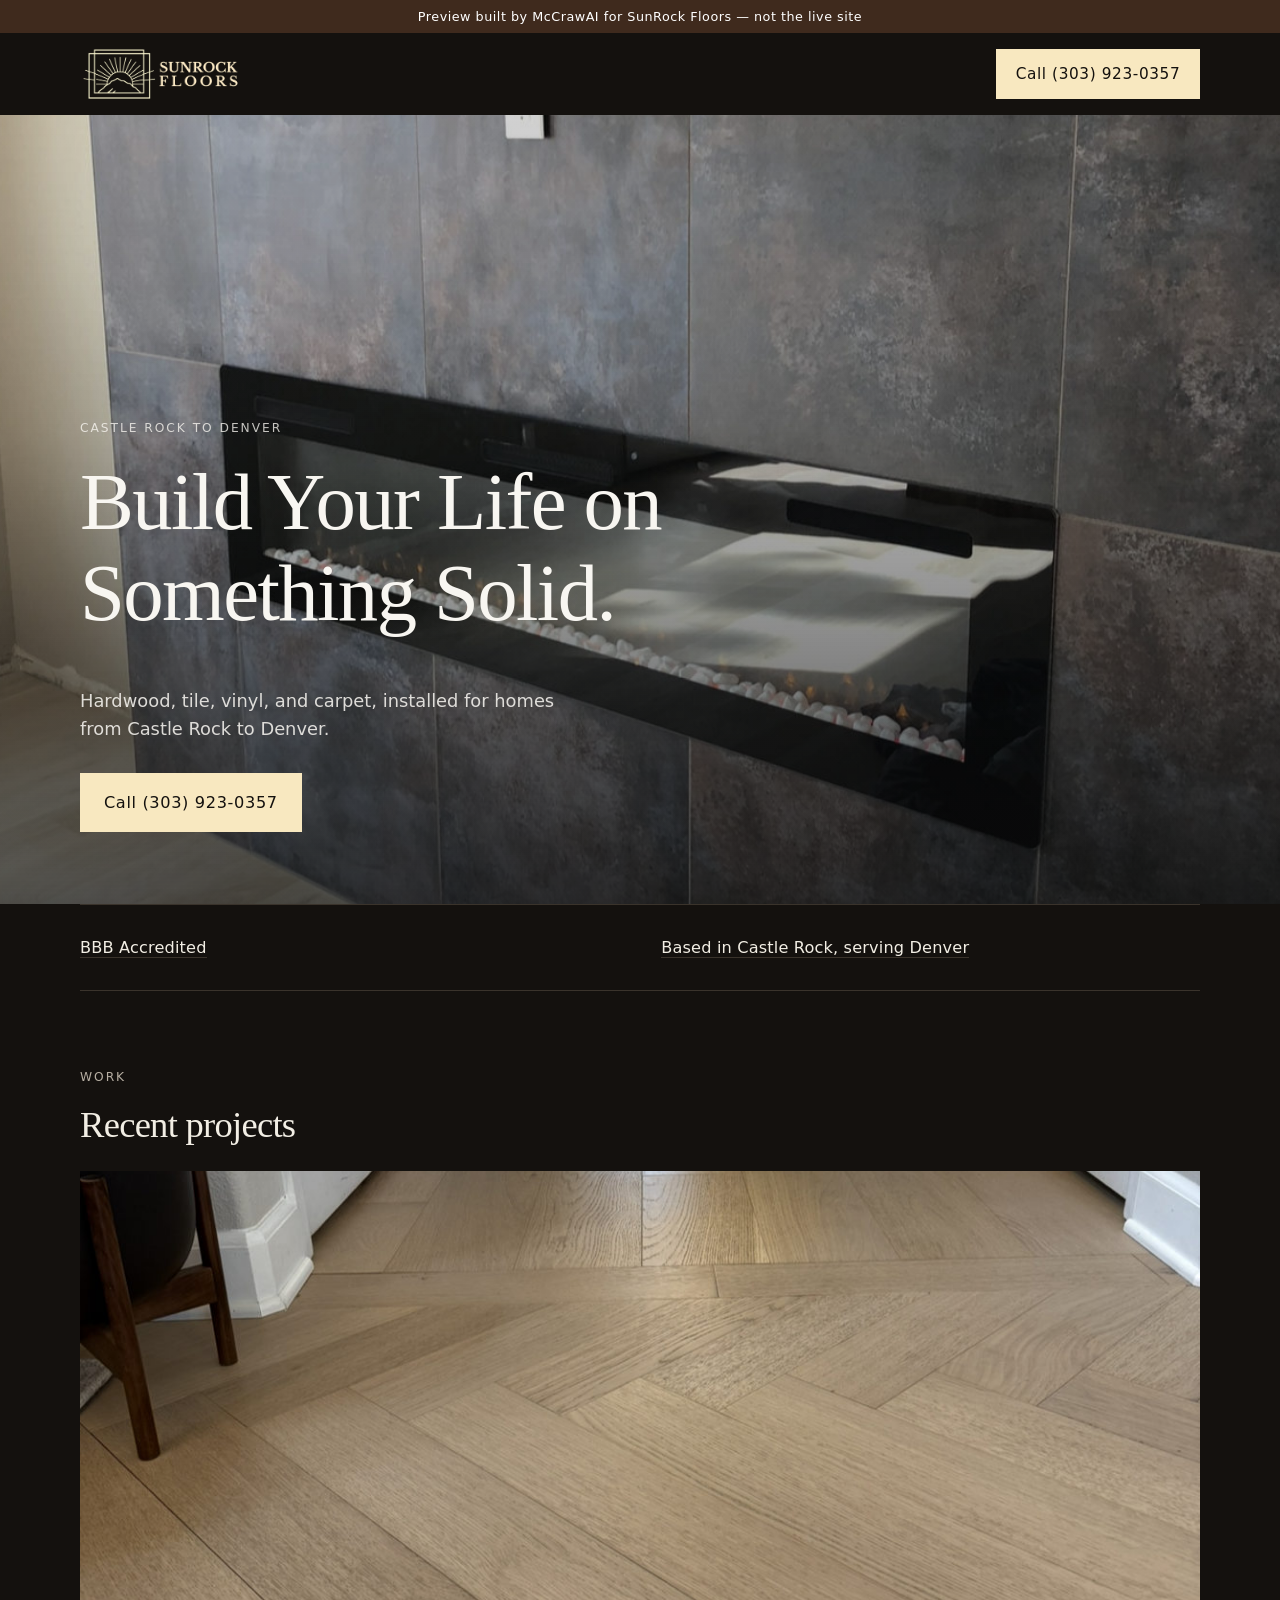
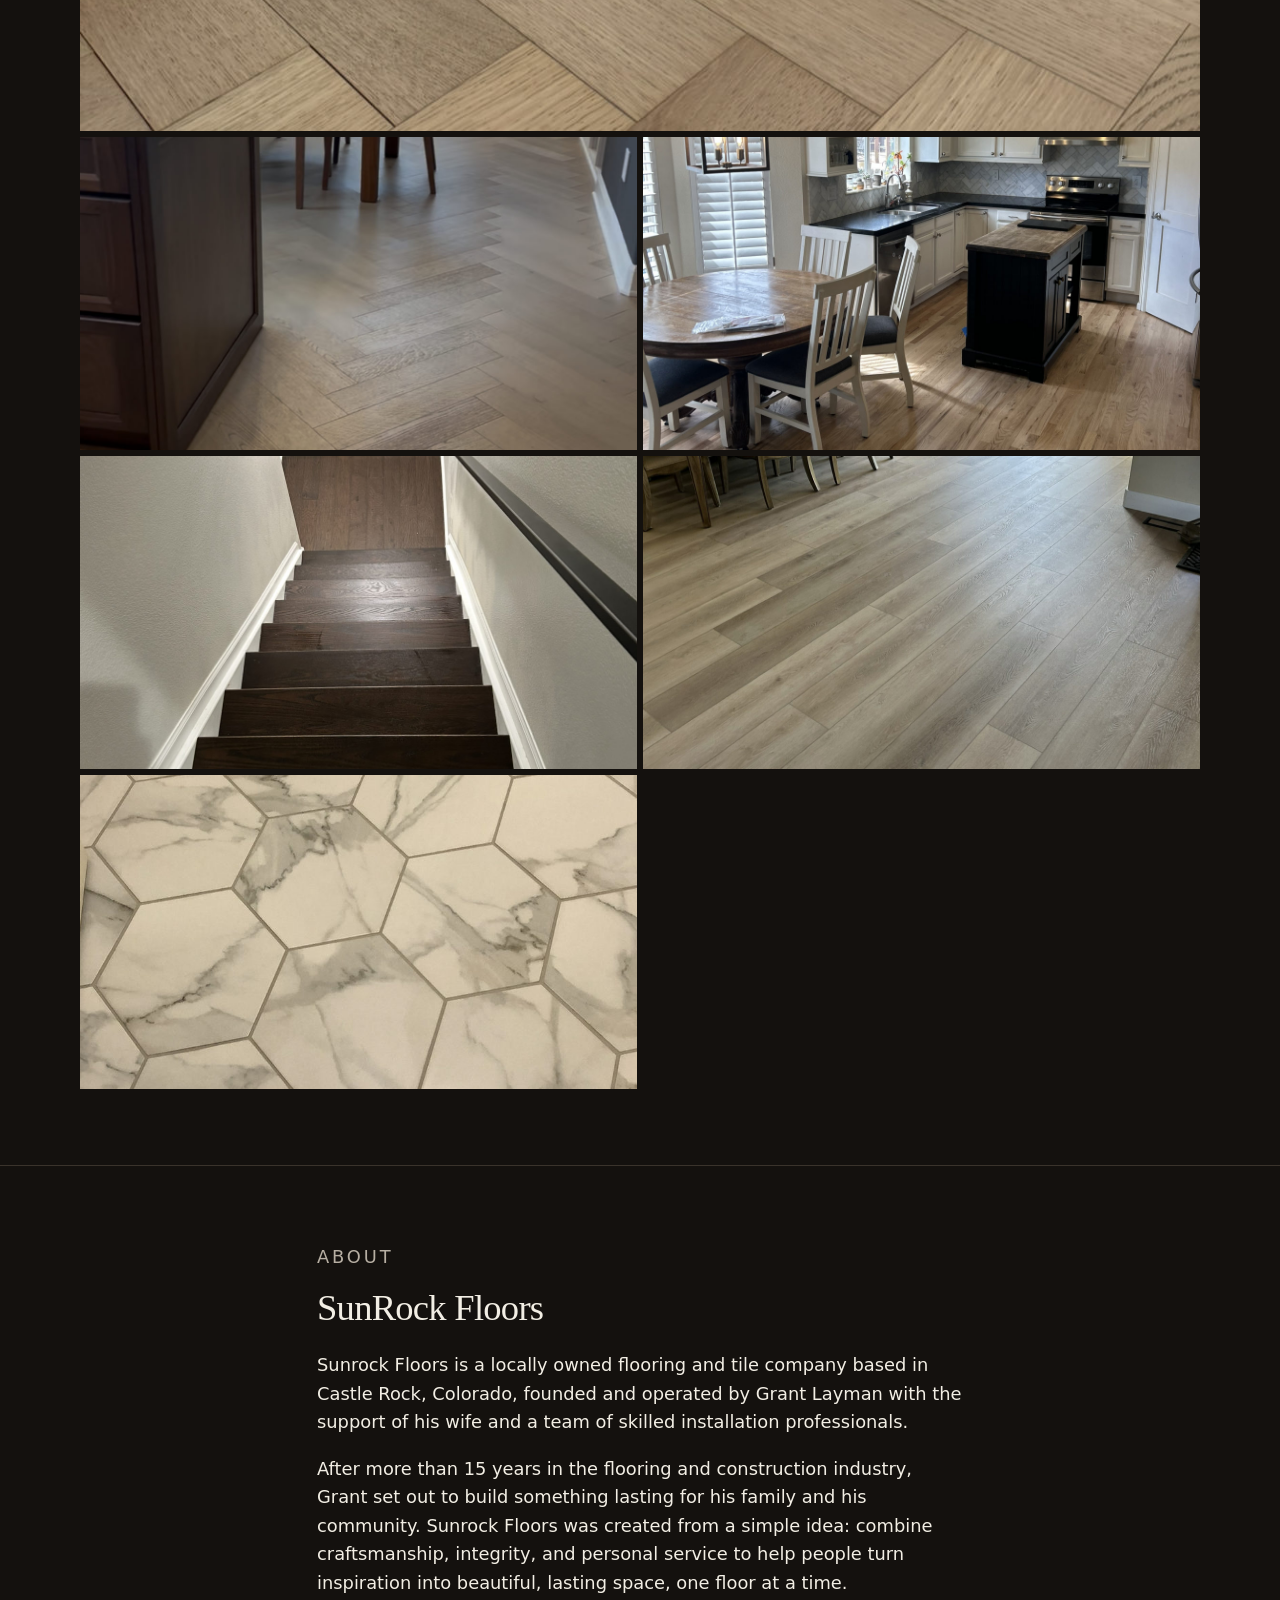
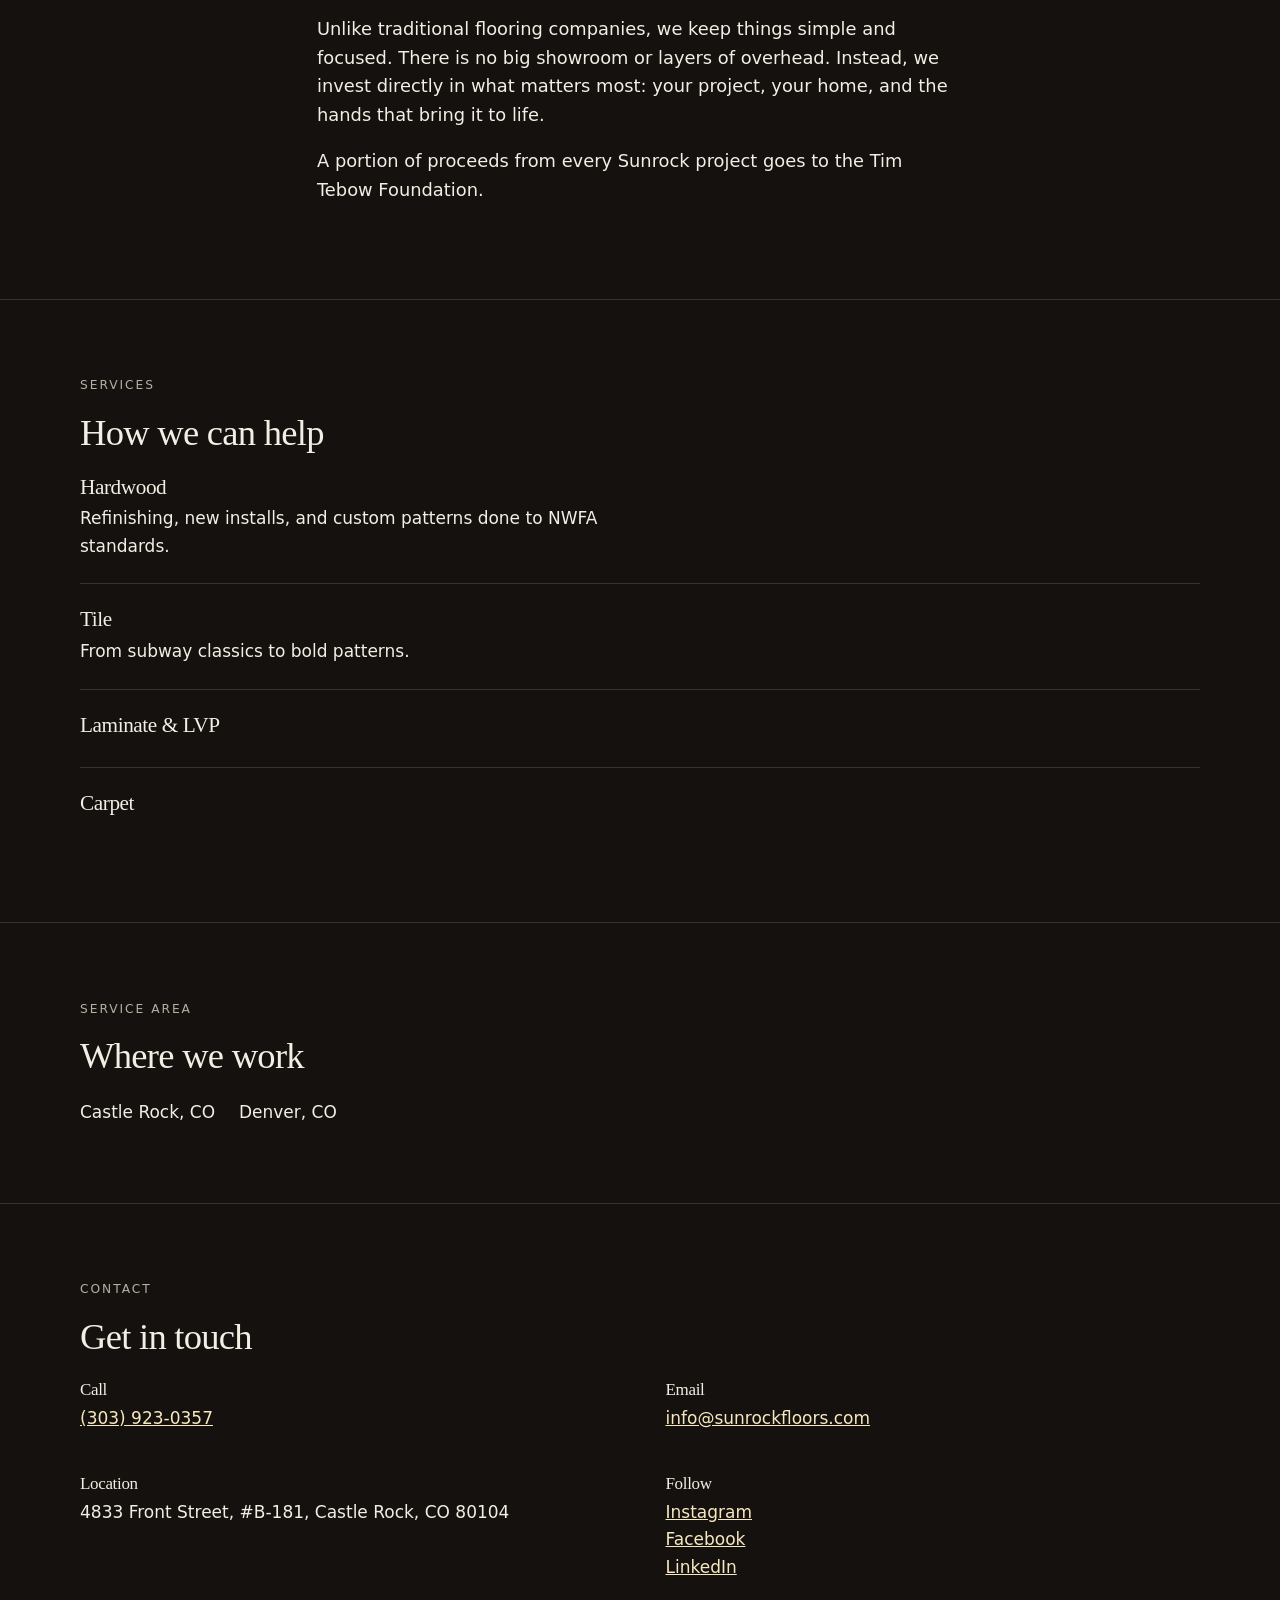
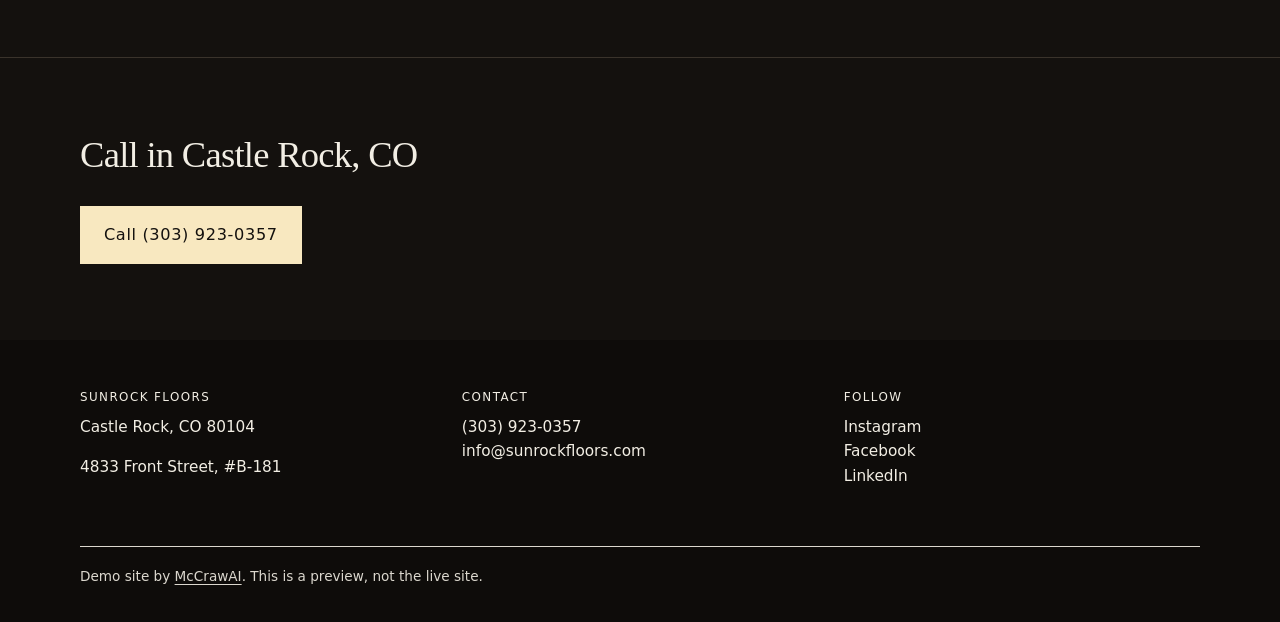
==== index.html @ 8b76db1d "Publish preview demo for SunRock Floors" ====
<!doctype html>
<html lang="en">
<head>
<meta charset="utf-8">
<meta name="viewport" content="width=device-width,initial-scale=1">
<title>SunRock Floors | Castle Rock, CO 80104</title>
<meta name="description" content="SunRock Floors in Castle Rock, CO 80104 — Build Your Life on Something Solid. Call (303) 923-0357.">
<meta name="robots" content="noindex,nofollow">
<link rel="canonical" href="https://mccrawaiops.github.io/demo-sunrock-floors/">
<meta property="og:site_name" content="SunRock Floors">
<meta property="og:title" content="SunRock Floors | Castle Rock, CO 80104">
<meta property="og:description" content="SunRock Floors in Castle Rock, CO 80104 — Build Your Life on Something Solid. Call (303) 923-0357.">
<meta property="og:type" content="website">
<meta property="og:url" content="https://mccrawaiops.github.io/demo-sunrock-floors/">
<meta property="og:image" content="https://mccrawaiops.github.io/demo-sunrock-floors/img/hero.jpg">
<meta name="twitter:card" content="summary">
<meta name="theme-color" content="#14110E">
<link rel="icon" href="img/favicon.png" type="image/png">
<link rel="apple-touch-icon" href="img/favicon.png">
<link rel="preload" as="image" href="img/hero-sm.jpg" imagesrcset="img/hero-sm.jpg 585w, img/hero.jpg 1170w" imagesizes="100vw">
<link rel="stylesheet" href="styles.css">
<script type="application/ld+json">{"@context":"https://schema.org","@graph":[{"@type":"LocalBusiness","@id":"https://mccrawaiops.github.io/demo-sunrock-floors/#business","name":"SunRock Floors","url":"https://mccrawaiops.github.io/demo-sunrock-floors/","telephone":"+13039230357","email":"info@sunrockfloors.com","address":{"@type":"PostalAddress","streetAddress":"4833 Front Street, #B-181","addressLocality":"Castle Rock","addressRegion":"CO","postalCode":"80104","addressCountry":"US"},"areaServed":[{"@type":"Place","name":"Castle Rock, CO"},{"@type":"Place","name":"Denver, CO"}],"description":"Sunrock Floors is a locally owned flooring and tile company based in Castle Rock, Colorado, founded and operated by Grant Layman with the support of his wife and a team of skilled installation professionals.\n\nAfter more than 15 years in the flooring and construction industry, Grant set out to build something lasting for his family and his community. Sunrock Floors was created from a simple idea: combine craftsmanship, integrity, and personal service to help people turn inspiration into beautiful, lasting space, one floor at a time.\n\nUnlike traditional flooring companies, we keep things simple and focused. There is no big showroom or layers of overhead. Instead, we invest directly in what matters most: your project, your home, and the hands that bring it to life.\n\nA portion of proceeds from every Sunrock project goes to the Tim Tebow Foundation.","logo":"https://mccrawaiops.github.io/demo-sunrock-floors/img/logo.png","image":"https://mccrawaiops.github.io/demo-sunrock-floors/img/hero.jpg"},{"@type":"WebPage","@id":"https://mccrawaiops.github.io/demo-sunrock-floors/","url":"https://mccrawaiops.github.io/demo-sunrock-floors/","name":"SunRock Floors","about":{"@id":"https://mccrawaiops.github.io/demo-sunrock-floors/#business"}}]}</script>
</head>
<body class="layout-cinematic base-dark">
<div class="preview-ribbon">Preview built by McCrawAI for SunRock Floors — not the live site</div>
<a class="skip" href="#main">Skip to content</a>
<header class="top" id="top">
  <div class="wrap bar">
    <a href="index.html" class="brand"><img src="img/logo.png" width="800" height="279" alt="SunRock Floors"></a>
    <a class="callbtn" href="tel:+13039230357">Call (303) 923-0357</a>
  </div>
</header>
<main id="main">
<section class="hero hero-bleed"><div class="hero-media"><img class="hero-img" src="img/hero.jpg" srcset="img/hero-sm.jpg 585w, img/hero.jpg 1170w" sizes="100vw" width="1170" height="1170" alt="Living room with a linear fireplace, stone wall, and light wood floors" fetchpriority="high" decoding="async"></div><div class="hero-copy"><p class="eyebrow">Castle Rock to Denver</p><h1>Build Your Life on Something Solid.</h1><p class="lead">Hardwood, tile, vinyl, and carpet, installed for homes from Castle Rock to Denver.</p><div class="btns"><a class="btn" href="tel:+13039230357">Call (303) 923-0357</a></div></div></section>
<section class="trust-band" id="trust"><div class="wrap"><div class="trust"><div class="trust-item"><p><a href="https://www.bbb.org/us/co/castle-rock/profile/flooring-contractors/sunrock-floors-llc-1296-1000190301" rel="noopener" target="_blank">BBB Accredited</a></p></div><div class="trust-item"><p><a href="https://sunrockfloors.com/" rel="noopener" target="_blank">Based in Castle Rock, serving Denver</a></p></div></div></div></section>
<section class="sec" id="work"><div class="wrap"><p class="kicker">Work</p><h2>Recent projects</h2><div class="gallery"><figure><img src="img/herringbone-hall.jpg" srcset="img/herringbone-hall-sm.jpg 585w, img/herringbone-hall.jpg 1170w" sizes="(max-width:700px) 100vw, 60vw" width="1170" height="1170" alt="Herringbone wood floor in a hallway" loading="lazy" decoding="async"></figure><figure><img src="img/herringbone-dining.jpg" srcset="img/herringbone-dining-sm.jpg 585w, img/herringbone-dining.jpg 1170w" sizes="(max-width:700px) 100vw, 60vw" width="1170" height="1170" alt="Herringbone wood floor beside a dining table" loading="lazy" decoding="async"></figure><figure><img src="img/kitchen.jpg" srcset="img/kitchen-sm.jpg 585w, img/kitchen.jpg 1170w" sizes="(max-width:700px) 100vw, 60vw" width="1170" height="1170" alt="Kitchen and dining area with light wood floors" loading="lazy" decoding="async"></figure><figure><img src="img/stairs.jpg" srcset="img/stairs-sm.jpg 561w, img/stairs.jpg 1123w" sizes="(max-width:700px) 100vw, 60vw" width="1123" height="1123" alt="Dark wood stair treads in a white stairwell" loading="lazy" decoding="async"></figure><figure><img src="img/living-floors.jpg" srcset="img/living-floors-sm.jpg 580w, img/living-floors.jpg 1160w" sizes="(max-width:700px) 100vw, 60vw" width="1160" height="1160" alt="Open living and dining room with light wood floors" loading="lazy" decoding="async"></figure><figure><img src="img/hex-tile.jpg" srcset="img/hex-tile-sm.jpg 408w, img/hex-tile.jpg 816w" sizes="(max-width:700px) 100vw, 60vw" width="816" height="816" alt="White marble hexagon tile floor" loading="lazy" decoding="async"></figure></div></div></section>
<section class="sec" id="about"><div class="wrap about"><p class="kicker">About</p><h2>SunRock Floors</h2><p>Sunrock Floors is a locally owned flooring and tile company based in Castle Rock, Colorado, founded and operated by Grant Layman with the support of his wife and a team of skilled installation professionals.</p><p>After more than 15 years in the flooring and construction industry, Grant set out to build something lasting for his family and his community. Sunrock Floors was created from a simple idea: combine craftsmanship, integrity, and personal service to help people turn inspiration into beautiful, lasting space, one floor at a time.</p><p>Unlike traditional flooring companies, we keep things simple and focused. There is no big showroom or layers of overhead. Instead, we invest directly in what matters most: your project, your home, and the hands that bring it to life.</p><p>A portion of proceeds from every Sunrock project goes to the Tim Tebow Foundation.</p></div></section>
<section class="sec" id="services"><div class="wrap"><p class="kicker">Services</p><h2>How we can help</h2><div class="svcs"><article class="svc"><h3>Hardwood</h3><p>Refinishing, new installs, and custom patterns done to NWFA standards.</p></article><article class="svc"><h3>Tile</h3><p>From subway classics to bold patterns.</p></article><article class="svc"><h3>Laminate &amp; LVP</h3></article><article class="svc"><h3>Carpet</h3></article></div></div></section>
<section class="sec" id="area"><div class="wrap"><p class="kicker">Service area</p><h2>Where we work</h2><ul class="towns"><li>Castle Rock, CO</li><li>Denver, CO</li></ul></div></section>
<section class="sec" id="contact"><div class="wrap"><p class="kicker">Contact</p><h2>Get in touch</h2><div class="contact-list"><div class="contact-item"><h2>Call</h2><p><a href="tel:+13039230357">(303) 923-0357</a></p></div><div class="contact-item"><h2>Email</h2><p><a href="mailto:info@sunrockfloors.com">info@sunrockfloors.com</a></p></div><div class="contact-item"><h2>Location</h2><p>4833 Front Street, #B-181, Castle Rock, CO 80104</p></div><div class="contact-item"><h2>Follow</h2><p><a href="https://www.instagram.com/sunrock_floors/" rel="noopener" target="_blank">Instagram</a><br><a href="https://www.facebook.com/Sunrockfloors" rel="noopener" target="_blank">Facebook</a><br><a href="https://www.linkedin.com/company/sunrock-floors" rel="noopener" target="_blank">LinkedIn</a></p></div></div></div></section>
</main>
<section class="cta-band"><div class="wrap"><h2>Call in Castle Rock, CO</h2><div class="btns"><a class="btn" href="tel:+13039230357">Call (303) 923-0357</a></div></div></section>
<footer class="foot">
  <div class="wrap cols">
    <div>
      <h3>SunRock Floors</h3>
      <p>Castle Rock, CO 80104</p>
      <p>4833 Front Street, #B-181</p>
    </div>
    <div>
      <h3>Contact</h3>
      <p>
        <a href="tel:+13039230357">(303) 923-0357</a><br>
        <a href="mailto:info@sunrockfloors.com">info@sunrockfloors.com</a>
      </p>
    </div>
    <div><h3>Follow</h3><p><a href="https://www.instagram.com/sunrock_floors/" rel="noopener" target="_blank">Instagram</a><br><a href="https://www.facebook.com/Sunrockfloors" rel="noopener" target="_blank">Facebook</a><br><a href="https://www.linkedin.com/company/sunrock-floors" rel="noopener" target="_blank">LinkedIn</a></p></div>
  </div>
  <div class="wrap credit">Demo site by <a href="https://mccrawai.com">McCrawAI</a>. This is a preview, not the live site.</div>
</footer>
</body>
</html>
---- styles.css ----
@font-face{font-family:'Source Serif 4';font-style:normal;font-weight:200 900;font-display:swap;src:url('fonts/source-serif-4.woff2') format('woff2')}
@font-face{font-family:'Outfit';font-style:normal;font-weight:100 900;font-display:swap;src:url('fonts/outfit.woff2') format('woff2')}
:root{--font-head:'Source Serif 4', Georgia, "Times New Roman", serif;--font-body:'Outfit', system-ui, -apple-system, sans-serif;}

/* Prospect demo styles. Two typefaces per site, injected as --font-head and --font-body. */
:root{
  --primary:#F2EEE4;
  --accent:#F8E8C0;
  --bg:#14110E;
  --ink:#F2EEE4;
  --muted:#B7AFA3;
  --paper:#1C1814;
  --line:#3A332B;
  --header:#14110E;
  --header-ink:#F8E8C0;
  --btn-ink:#14110E;
  --secondary:#1C1814;
  --footer:#0E0C0A;
  --footer-ink:#F2EEE4;
  --logo-h:56px;
  --logo-max-w:300px;
  --ribbon:#3f2a1d;
  --font-head:Georgia,"Iowan Old Style","Times New Roman",serif;
  --font-body:system-ui,-apple-system,"Segoe UI",sans-serif;
  --header-h:calc(var(--logo-h) + 1.5rem);
}
*,*::before,*::after{box-sizing:border-box}
html{font-size:17px;-webkit-text-size-adjust:100%;overflow-x:clip}
body{
  margin:0;
  font-family:var(--font-body);
  font-weight:400;
  color:var(--ink);
  background:var(--bg);
  line-height:1.6;
  letter-spacing:0;
}
img{max-width:100%;height:auto;display:block}
a{color:var(--accent)}
a:focus-visible,button:focus-visible{outline:2px solid var(--accent);outline-offset:3px}
h1,h2,h3{
  font-family:var(--font-head);
  font-weight:500;
  line-height:1.12;
  letter-spacing:-0.02em;
  color:var(--primary);
  margin:0 0 .6em;
}
h1{font-size:clamp(2.25rem,8vw,4.75rem);font-weight:500;max-width:18ch}
h2{font-size:clamp(1.5rem,3.2vw,2.15rem)}
h3{font-size:1.15rem}
p{margin:0 0 1em}
.wrap{width:min(1120px,100% - 2.5rem);margin-inline:auto}
.skip{position:absolute;left:-999px}
.skip:focus{left:1rem;top:1rem;background:var(--paper);color:var(--ink);padding:.5rem .75rem;z-index:30}

.preview-ribbon{
  background:var(--ribbon);
  color:#fff;
  text-align:center;
  font-size:.75rem;
  font-weight:500;
  letter-spacing:.04em;
  line-height:1.4;
  padding:.45rem 1rem;
}

.top{
  background:var(--header);
  color:var(--header-ink);
  position:sticky;
  top:0;
  z-index:8;
}
.bar{
  display:flex;
  align-items:center;
  justify-content:space-between;
  gap:1.25rem;
  min-height:var(--header-h);
  padding:.6rem 0;
}
.brand{display:flex;align-items:center;gap:.8rem;text-decoration:none;color:var(--header-ink);flex:1 1 auto;min-width:0}
.brand img{height:var(--logo-h);width:auto;max-width:min(var(--logo-max-w),100%);max-height:var(--logo-h);object-fit:contain;object-position:left center}
.callbtn{flex:0 0 auto}
.wordmark{font-family:var(--font-head);font-weight:500;font-size:1.05rem;line-height:1.2;letter-spacing:-0.02em}
.callbtn{
  background:var(--accent);
  color:var(--btn-ink);
  text-decoration:none;
  font-weight:500;
  font-size:.9rem;
  letter-spacing:.04em;
  padding:.7rem 1.1rem;
  white-space:nowrap;
  border:1px solid var(--accent);
  transition:opacity .5s ease;
}
.callbtn:hover{opacity:.86}
@media(max-width:700px){
  .bar{gap:.75rem}
  .brand img{height:auto;max-height:min(2.75rem,var(--logo-h))}
  .callbtn{padding:.6rem .85rem;font-size:.82rem}
}

/* Hero */
.hero{position:relative;isolation:isolate}
.hero-inner{padding:4.5rem 0 4rem}
.eyebrow{
  font-family:var(--font-body);
  font-size:.72rem;
  font-weight:500;
  letter-spacing:.16em;
  text-transform:uppercase;
  color:var(--muted);
  margin:0 0 1.1rem;
}
.lead{font-size:1.05rem;max-width:32rem;color:var(--ink);margin:0 0 0}
.hero .lead{margin-top:1.15rem;max-width:28rem}
.btns{display:flex;flex-wrap:wrap;gap:.75rem;margin:1.75rem 0 0}
.btn{
  display:inline-block;
  background:var(--accent);
  color:var(--btn-ink);
  text-decoration:none;
  font-weight:500;
  font-size:.95rem;
  letter-spacing:.04em;
  padding:.9rem 1.35rem;
  border:1px solid var(--accent);
  transition:opacity .5s ease,background .5s ease,color .5s ease;
}
.btn:hover{opacity:.88}
.btn.ghost{background:transparent;color:var(--ink);border-color:var(--line)}

/* Full-bleed photo hero */
.hero-bleed{
  min-height:calc(100svh - 6.5rem);
  display:flex;
  align-items:flex-end;
  color:#f8f6f1;
}
.hero-bleed .hero-media{
  position:absolute;
  inset:0;
  z-index:-1;
  overflow:hidden;
  background:#1a1917;
}
.hero-bleed .hero-media img{
  width:100%;
  height:100%;
  object-fit:cover;
  object-position:center;
  transform:scale(1.04);
  animation:hero-settle 1.8s ease-out both;
}
.hero-bleed::after{
  content:"";
  position:absolute;
  inset:0;
  z-index:-1;
  background:linear-gradient(180deg,rgba(10,10,10,.18) 0%,rgba(10,10,10,.28) 40%,rgba(10,10,10,.72) 100%);
  pointer-events:none;
}
.hero-bleed .hero-inner,.hero-bleed .hero-copy{width:min(1120px,100% - 2.5rem);margin-inline:auto;padding:5rem 0 4.25rem;position:relative}
.hero-bleed h1,.hero-bleed .eyebrow,.hero-bleed .lead{color:#f8f6f1}
.hero-bleed .eyebrow{color:rgba(248,246,241,.78)}
.hero-bleed .lead{color:rgba(248,246,241,.86)}
.hero-bleed .btn{background:var(--accent);color:var(--btn-ink);border-color:var(--accent)}
@keyframes hero-settle{from{transform:scale(1.08);opacity:.7}to{transform:scale(1.04);opacity:1}}
@keyframes fade-up{from{opacity:0;transform:translateY(.6rem)}to{opacity:1;transform:none}}
.hero-bleed .hero-copy{animation:fade-up 1s ease both .2s}

/* Typographic / industrial heroes (no photo) */
.layout-typographic .hero-inner,
.layout-industrial .hero-inner{padding:5.5rem 0 4.5rem}
.layout-typographic h1{font-size:clamp(2.6rem,11vw,6rem);max-width:14ch;font-weight:500}
.layout-industrial h1{font-size:clamp(2.4rem,9vw,5.25rem);max-width:16ch;letter-spacing:-0.03em;font-weight:600}
.layout-crisp h1{font-family:var(--font-head);letter-spacing:-0.04em;font-weight:500;max-width:16ch}
.layout-editorial h1{font-weight:500;font-style:italic;letter-spacing:-0.03em}
.layout-editorial .wordmark{font-style:normal}

/* Sections */
.sec{padding:4.5rem 0}
.sec + .sec{border-top:1px solid var(--line)}
.kicker{
  font-size:.72rem;
  font-weight:500;
  letter-spacing:.16em;
  text-transform:uppercase;
  color:var(--muted);
  margin:0 0 1rem;
}
.about{max-width:38rem}
.about p{font-size:1.05rem}

/* Trust */
.trust{
  display:grid;
  gap:1.25rem 2.5rem;
  padding:1.5rem 0;
  border-top:1px solid var(--line);
  border-bottom:1px solid var(--line);
}
@media(min-width:700px){
  .trust{grid-template-columns:repeat(auto-fit,minmax(180px,1fr));padding:1.75rem 0}
}
.trust-item{min-width:0}
.trust-item p{margin:0;font-size:.95rem;letter-spacing:.01em}
.trust-item a{color:inherit;text-decoration:none;border-bottom:1px solid var(--line)}
.hero-bleed + .trust-band{background:var(--bg)}
.trust-band{padding:0}
.trust-band .wrap{padding-top:0;padding-bottom:0}

/* Reviews */
.reviews{display:grid;gap:2.5rem}
@media(min-width:800px){
  .reviews{grid-template-columns:repeat(3,1fr);gap:2.75rem}
}
blockquote.review{margin:0}
.review p{font-family:var(--font-head);font-size:1.15rem;line-height:1.45;margin:0 0 1.1rem;color:var(--ink)}
.review footer{font-family:var(--font-body);font-size:.8rem;letter-spacing:.06em;text-transform:uppercase;color:var(--muted)}
.review footer a{color:var(--muted);text-decoration:none;border-bottom:1px solid var(--line)}

/* Services */
.svcs{display:grid;gap:0}
.svc{padding:1.4rem 0;border-top:1px solid var(--line)}
.svc:first-of-type{border-top:0;padding-top:0}
.svc h3{margin:0 0 .35rem;font-size:1.25rem}
.svc p{margin:0;max-width:36rem;color:var(--ink)}
.layout-crisp .svcs{grid-template-columns:1fr;gap:0}
@media(min-width:800px){
  .layout-crisp .svcs,
  .layout-industrial .svcs{grid-template-columns:repeat(2,1fr);gap:0 3rem}
  .layout-crisp .svc,
  .layout-industrial .svc{border-top:1px solid var(--line);padding:1.5rem 0}
}
.layout-editorial .svc h3{font-style:italic}

/* Work */
.gallery{display:grid;gap:.35rem;margin-top:1.5rem}
.gallery figure{margin:0}
.gallery img{width:100%;aspect-ratio:16/10;object-fit:cover;background:var(--line)}
.layout-cinematic .gallery{grid-template-columns:1fr}
.layout-cinematic .gallery img{aspect-ratio:16/9}
@media(min-width:800px){
  .layout-cinematic .gallery{grid-template-columns:1fr 1fr}
  .layout-cinematic .gallery figure:first-child{grid-column:1/-1}
  .layout-cinematic .gallery figure:first-child img{aspect-ratio:16/8}
}
.layout-editorial .gallery{gap:1.5rem 1.25rem}
@media(min-width:800px){
  .layout-editorial .gallery{grid-template-columns:1.15fr .85fr}
}
.layout-editorial .gallery img{aspect-ratio:4/5}
.layout-editorial .gallery figure:nth-child(3n+1) img{aspect-ratio:16/11}
.layout-crisp .gallery{grid-template-columns:1fr;gap:.5rem}
.layout-crisp .gallery img{aspect-ratio:4/3}
@media(min-width:700px){
  .layout-crisp .gallery{grid-template-columns:1fr 1fr}
  .layout-crisp .gallery figure:only-child{grid-column:1/-1}
}

.towns{margin:0;padding:0;list-style:none;display:flex;flex-wrap:wrap;gap:.35rem 1.4rem}
.towns li{margin:0}
.hours{margin:0;padding:0;list-style:none;max-width:24rem}
.hours li{display:flex;gap:1rem;justify-content:space-between;border-bottom:1px solid var(--line);padding:.45rem 0}

.contact-list{display:grid;gap:2rem}
@media(min-width:700px){.contact-list{grid-template-columns:repeat(2,1fr);gap:2.5rem 3rem}}
.contact-item h2,.contact-item h3{margin:0 0 .35rem;font-size:1rem}
.contact-item p{margin:0}

.cta-band{padding:4.5rem 0;border-top:1px solid var(--line)}
.cta-band h2{max-width:22ch}

.foot{padding:3rem 0 2rem;font-size:.9rem;background:var(--footer);color:var(--footer-ink)}
.foot a{color:var(--footer-ink);text-decoration:none}
.cols{display:grid;gap:1.75rem 1.5rem;grid-template-columns:1fr}
.cols > *{min-width:0;overflow-wrap:anywhere}
.foot a,.contact-item a{overflow-wrap:anywhere}
@media(min-width:600px){.cols{grid-template-columns:repeat(auto-fit,minmax(160px,1fr))}}
.foot h3{color:var(--footer-ink);font-family:var(--font-body);font-size:.7rem;letter-spacing:.12em;text-transform:uppercase;font-weight:500;margin:0 0 .6rem}
.credit{margin-top:2.5rem;padding-top:1.1rem;border-top:1px solid currentColor;opacity:.9;font-size:.8rem}
.credit a{color:inherit;text-decoration:underline;text-underline-offset:3px}

/* Dark bases */
.base-dark{background:var(--bg);color:var(--ink)}
.base-dark .foot a,
.base-dark .credit a{color:var(--ink)}

@media(prefers-reduced-motion:reduce){
  html{scroll-behavior:auto}
  *,*::before,*::after{animation:none !important;transition:none !important}
  .hero-bleed .hero-media img{transform:none}
}
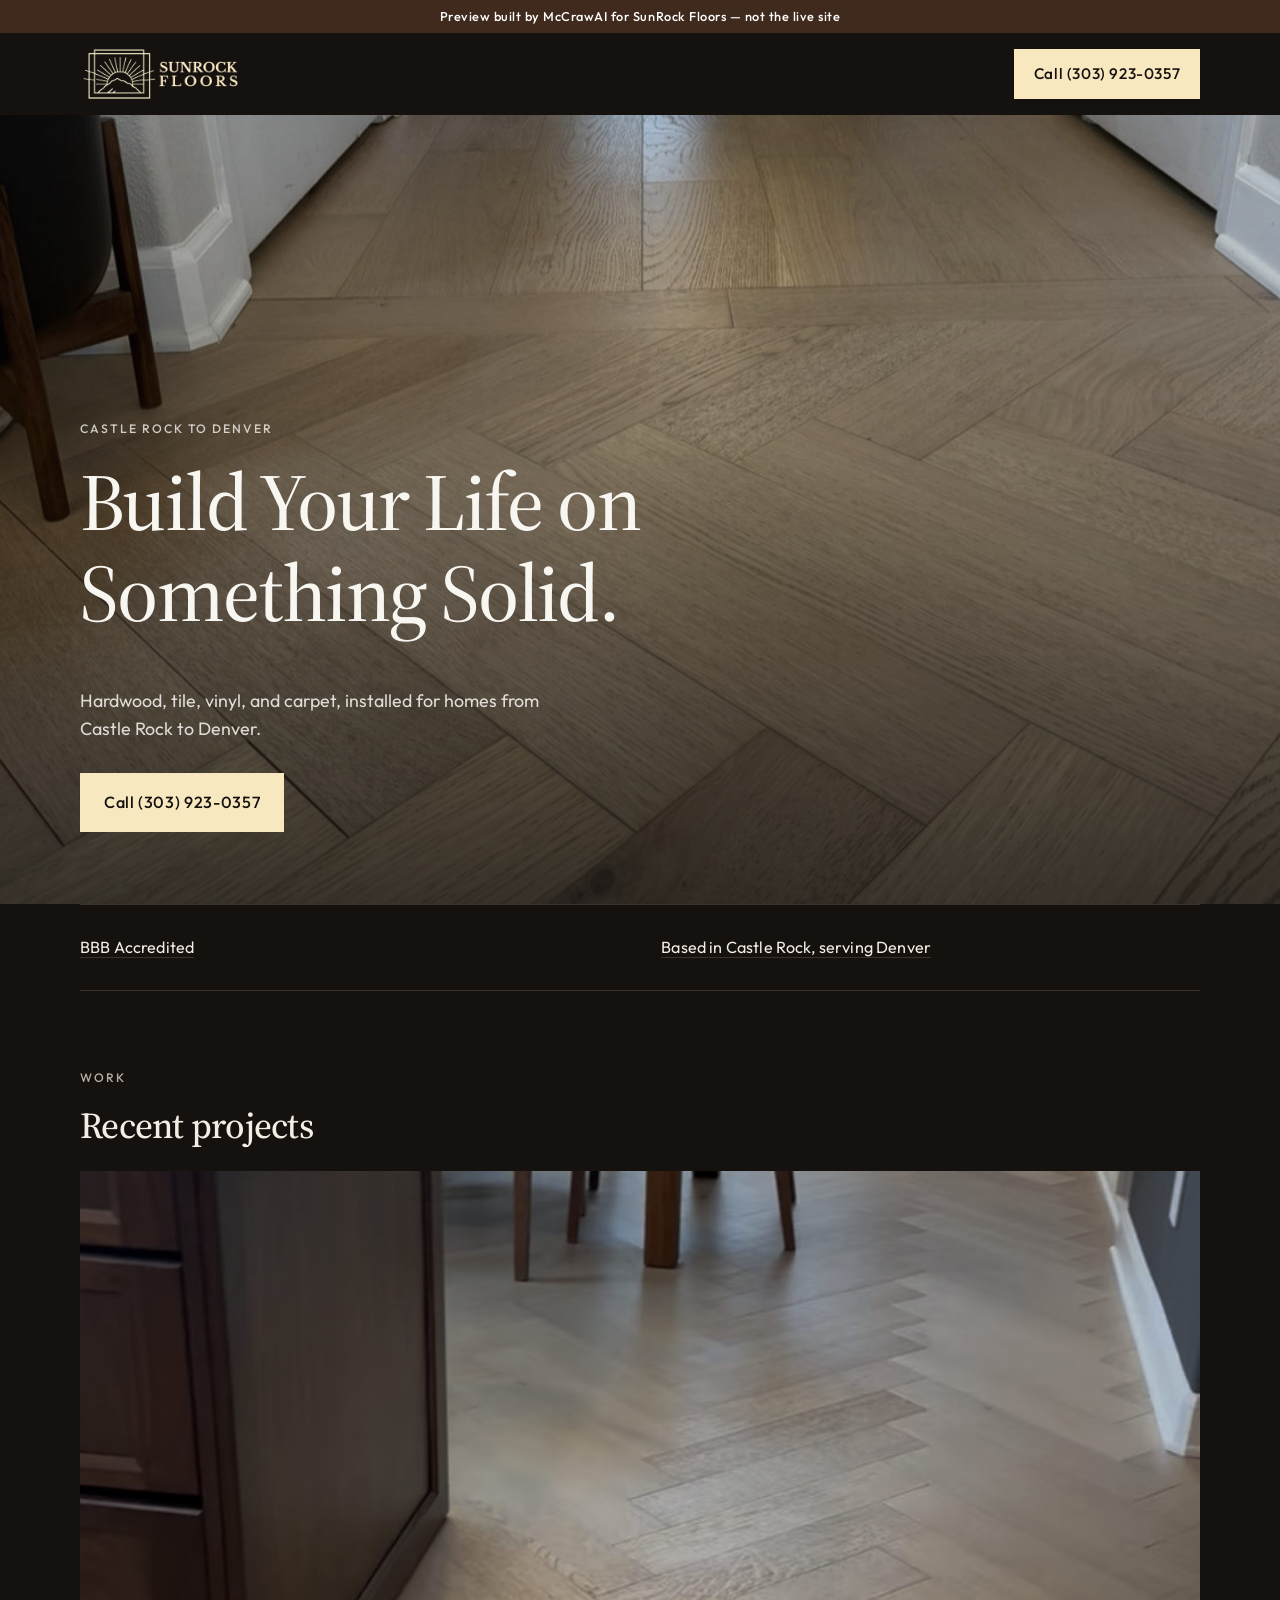
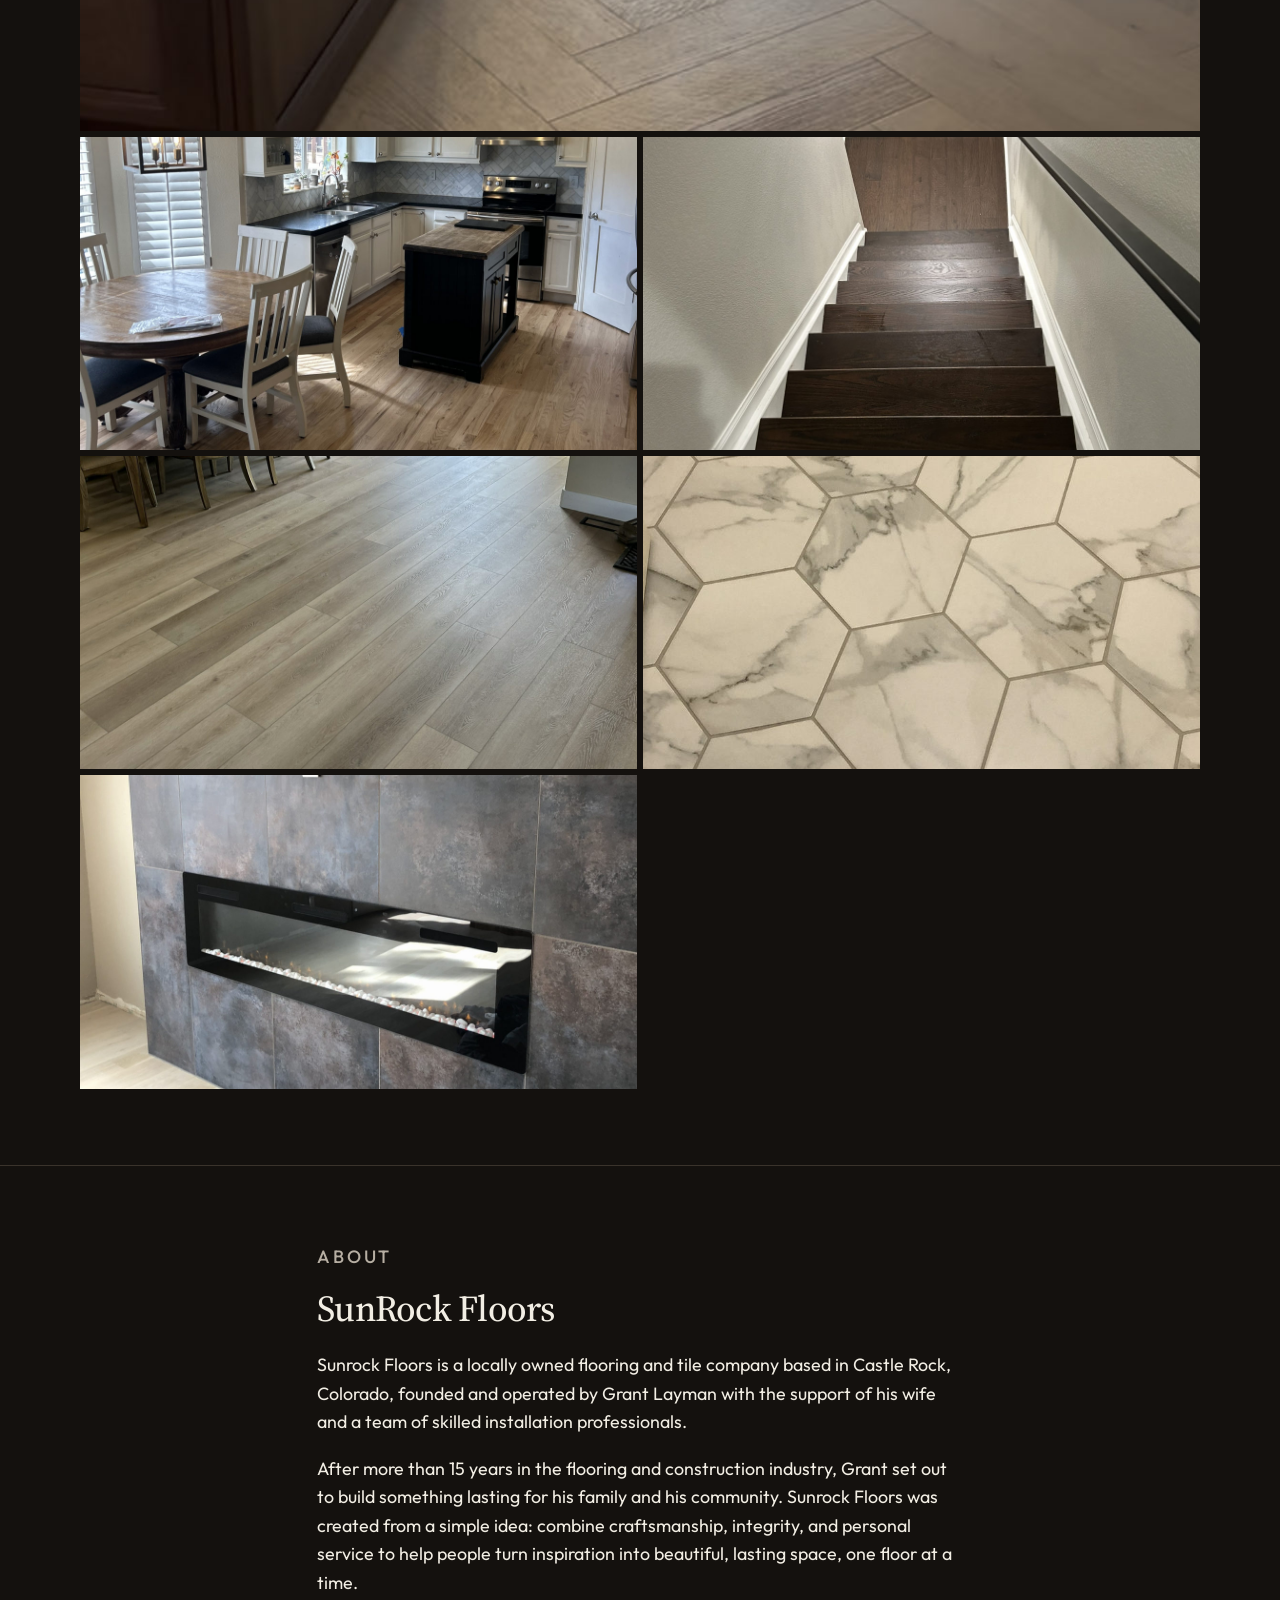
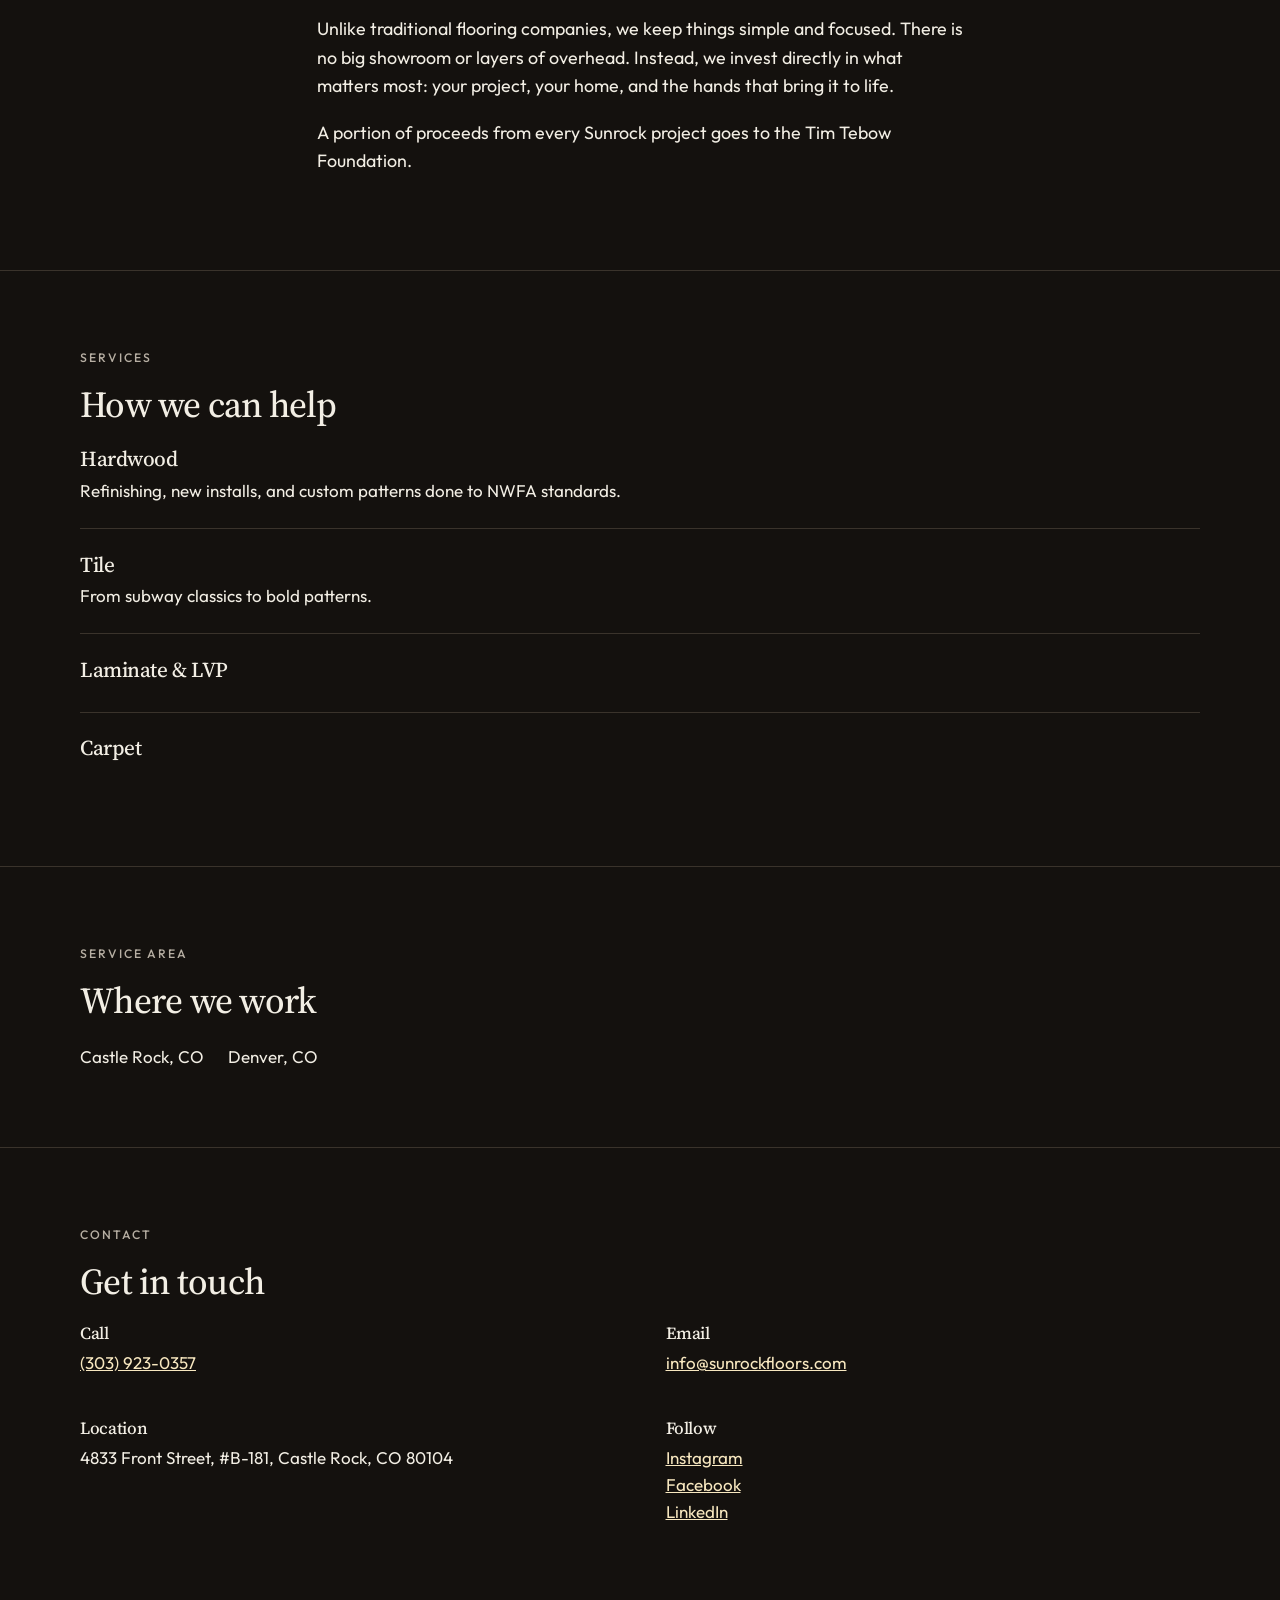
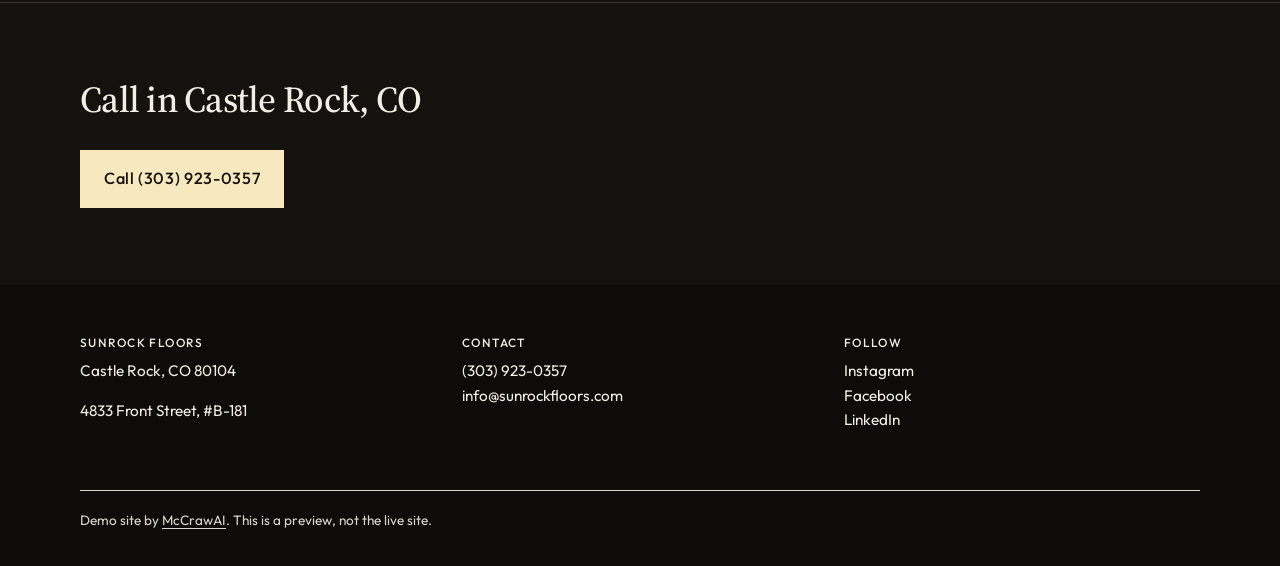
==== commit 1934f281: "Publish preview demo for SunRock Floors" ====
--- a/index.html
+++ b/index.html
@@ -31,9 +31,9 @@
   </div>
 </header>
 <main id="main">
-<section class="hero hero-bleed"><div class="hero-media"><img class="hero-img" src="img/hero.jpg" srcset="img/hero-sm.jpg 585w, img/hero.jpg 1170w" sizes="100vw" width="1170" height="1170" alt="Living room with a linear fireplace, stone wall, and light wood floors" fetchpriority="high" decoding="async"></div><div class="hero-copy"><p class="eyebrow">Castle Rock to Denver</p><h1>Build Your Life on Something Solid.</h1><p class="lead">Hardwood, tile, vinyl, and carpet, installed for homes from Castle Rock to Denver.</p><div class="btns"><a class="btn" href="tel:+13039230357">Call (303) 923-0357</a></div></div></section>
+<section class="hero hero-bleed"><div class="hero-media"><img class="hero-img" src="img/hero.jpg" srcset="img/hero-sm.jpg 585w, img/hero.jpg 1170w" sizes="100vw" width="1170" height="1170" alt="Herringbone wood floor in a hallway" fetchpriority="high" decoding="async"></div><div class="hero-copy"><p class="eyebrow">Castle Rock to Denver</p><h1>Build Your Life on Something Solid.</h1><p class="lead">Hardwood, tile, vinyl, and carpet, installed for homes from Castle Rock to Denver.</p><div class="btns"><a class="btn" href="tel:+13039230357">Call (303) 923-0357</a></div></div></section>
 <section class="trust-band" id="trust"><div class="wrap"><div class="trust"><div class="trust-item"><p><a href="https://www.bbb.org/us/co/castle-rock/profile/flooring-contractors/sunrock-floors-llc-1296-1000190301" rel="noopener" target="_blank">BBB Accredited</a></p></div><div class="trust-item"><p><a href="https://sunrockfloors.com/" rel="noopener" target="_blank">Based in Castle Rock, serving Denver</a></p></div></div></div></section>
-<section class="sec" id="work"><div class="wrap"><p class="kicker">Work</p><h2>Recent projects</h2><div class="gallery"><figure><img src="img/herringbone-hall.jpg" srcset="img/herringbone-hall-sm.jpg 585w, img/herringbone-hall.jpg 1170w" sizes="(max-width:700px) 100vw, 60vw" width="1170" height="1170" alt="Herringbone wood floor in a hallway" loading="lazy" decoding="async"></figure><figure><img src="img/herringbone-dining.jpg" srcset="img/herringbone-dining-sm.jpg 585w, img/herringbone-dining.jpg 1170w" sizes="(max-width:700px) 100vw, 60vw" width="1170" height="1170" alt="Herringbone wood floor beside a dining table" loading="lazy" decoding="async"></figure><figure><img src="img/kitchen.jpg" srcset="img/kitchen-sm.jpg 585w, img/kitchen.jpg 1170w" sizes="(max-width:700px) 100vw, 60vw" width="1170" height="1170" alt="Kitchen and dining area with light wood floors" loading="lazy" decoding="async"></figure><figure><img src="img/stairs.jpg" srcset="img/stairs-sm.jpg 561w, img/stairs.jpg 1123w" sizes="(max-width:700px) 100vw, 60vw" width="1123" height="1123" alt="Dark wood stair treads in a white stairwell" loading="lazy" decoding="async"></figure><figure><img src="img/living-floors.jpg" srcset="img/living-floors-sm.jpg 580w, img/living-floors.jpg 1160w" sizes="(max-width:700px) 100vw, 60vw" width="1160" height="1160" alt="Open living and dining room with light wood floors" loading="lazy" decoding="async"></figure><figure><img src="img/hex-tile.jpg" srcset="img/hex-tile-sm.jpg 408w, img/hex-tile.jpg 816w" sizes="(max-width:700px) 100vw, 60vw" width="816" height="816" alt="White marble hexagon tile floor" loading="lazy" decoding="async"></figure></div></div></section>
+<section class="sec" id="work"><div class="wrap"><p class="kicker">Work</p><h2>Recent projects</h2><div class="gallery"><figure><img src="img/herringbone-dining.jpg" srcset="img/herringbone-dining-sm.jpg 585w, img/herringbone-dining.jpg 1170w" sizes="(max-width:700px) 100vw, 60vw" width="1170" height="1170" alt="Herringbone wood floor beside a dining table" loading="lazy" decoding="async"></figure><figure><img src="img/kitchen.jpg" srcset="img/kitchen-sm.jpg 585w, img/kitchen.jpg 1170w" sizes="(max-width:700px) 100vw, 60vw" width="1170" height="1170" alt="Kitchen and dining area with light wood floors" loading="lazy" decoding="async"></figure><figure><img src="img/stairs.jpg" srcset="img/stairs-sm.jpg 561w, img/stairs.jpg 1123w" sizes="(max-width:700px) 100vw, 60vw" width="1123" height="1123" alt="Dark wood stair treads in a white stairwell" loading="lazy" decoding="async"></figure><figure><img src="img/living-floors.jpg" srcset="img/living-floors-sm.jpg 580w, img/living-floors.jpg 1160w" sizes="(max-width:700px) 100vw, 60vw" width="1160" height="1160" alt="Open living and dining room with light wood floors" loading="lazy" decoding="async"></figure><figure><img src="img/hex-tile.jpg" srcset="img/hex-tile-sm.jpg 408w, img/hex-tile.jpg 816w" sizes="(max-width:700px) 100vw, 60vw" width="816" height="816" alt="White marble hexagon tile floor" loading="lazy" decoding="async"></figure><figure><img src="img/fireplace.jpg" srcset="img/fireplace-sm.jpg 585w, img/fireplace.jpg 1170w" sizes="(max-width:700px) 100vw, 60vw" width="1170" height="1170" alt="Living room with a linear fireplace, stone wall, and light wood floors" loading="lazy" decoding="async"></figure></div></div></section>
 <section class="sec" id="about"><div class="wrap about"><p class="kicker">About</p><h2>SunRock Floors</h2><p>Sunrock Floors is a locally owned flooring and tile company based in Castle Rock, Colorado, founded and operated by Grant Layman with the support of his wife and a team of skilled installation professionals.</p><p>After more than 15 years in the flooring and construction industry, Grant set out to build something lasting for his family and his community. Sunrock Floors was created from a simple idea: combine craftsmanship, integrity, and personal service to help people turn inspiration into beautiful, lasting space, one floor at a time.</p><p>Unlike traditional flooring companies, we keep things simple and focused. There is no big showroom or layers of overhead. Instead, we invest directly in what matters most: your project, your home, and the hands that bring it to life.</p><p>A portion of proceeds from every Sunrock project goes to the Tim Tebow Foundation.</p></div></section>
 <section class="sec" id="services"><div class="wrap"><p class="kicker">Services</p><h2>How we can help</h2><div class="svcs"><article class="svc"><h3>Hardwood</h3><p>Refinishing, new installs, and custom patterns done to NWFA standards.</p></article><article class="svc"><h3>Tile</h3><p>From subway classics to bold patterns.</p></article><article class="svc"><h3>Laminate &amp; LVP</h3></article><article class="svc"><h3>Carpet</h3></article></div></div></section>
 <section class="sec" id="area"><div class="wrap"><p class="kicker">Service area</p><h2>Where we work</h2><ul class="towns"><li>Castle Rock, CO</li><li>Denver, CO</li></ul></div></section>
--- a/styles.css
+++ b/styles.css
@@ -19,9 +19,8 @@
   --footer-ink:#F2EEE4;
   --logo-h:56px;
   --logo-max-w:300px;
+  --logo-h-mobile:2.75rem;
   --ribbon:#3f2a1d;
-  --font-head:Georgia,"Iowan Old Style","Times New Roman",serif;
-  --font-body:system-ui,-apple-system,"Segoe UI",sans-serif;
   --header-h:calc(var(--logo-h) + 1.5rem);
 }
 *,*::before,*::after{box-sizing:border-box}
@@ -99,7 +98,7 @@
 .callbtn:hover{opacity:.86}
 @media(max-width:700px){
   .bar{gap:.75rem}
-  .brand img{height:auto;max-height:min(2.75rem,var(--logo-h))}
+  .brand img{height:auto;max-height:min(var(--logo-h-mobile),var(--logo-h))}
   .callbtn{padding:.6rem .85rem;font-size:.82rem}
 }
 
@@ -295,3 +294,5 @@
   *,*::before,*::after{animation:none !important;transition:none !important}
   .hero-bleed .hero-media img{transform:none}
 }
+
+:root{--font-head:'Source Serif 4', Georgia, "Times New Roman", serif;--font-body:'Outfit', system-ui, -apple-system, sans-serif;}
